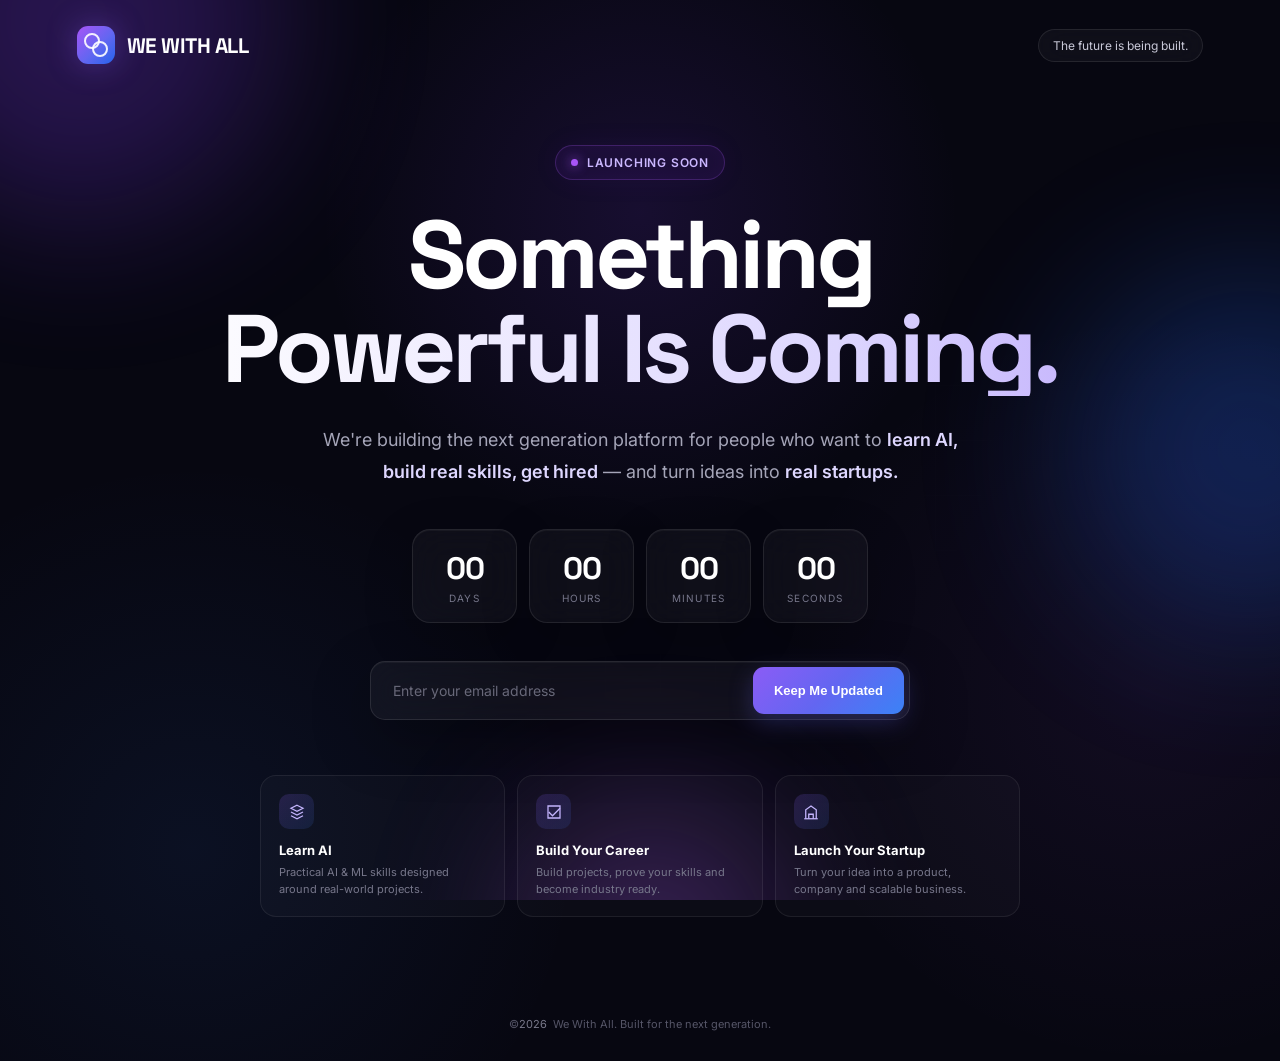
==== cm.html @ f7a0b677 "Create cm.html" ====
<!DOCTYPE html>
<html lang="en">
<head>
  <meta charset="UTF-8" />
  <meta name="viewport" content="width=device-width, initial-scale=1.0" />
  <meta name="theme-color" content="#080812" />
  <meta
    name="description"
    content="We With All — Something powerful is coming. AI, careers, startups and the future of learning."
  />

  <title>We With All — Coming Soon</title>

  <link rel="preconnect" href="https://fonts.googleapis.com" />
  <link rel="preconnect" href="https://fonts.gstatic.com" crossorigin />
  <link
    href="https://fonts.googleapis.com/css2?family=Inter:wght@400;500;600;700;800&family=Space+Grotesk:wght@500;600;700&display=swap"
    rel="stylesheet"
  />

  <style>
    * {
      margin: 0;
      padding: 0;
      box-sizing: border-box;
    }

    :root {
      --bg: #070711;
      --bg2: #0b0b18;
      --text: #ffffff;
      --muted: #a5a5b8;
      --purple: #8b5cf6;
      --violet: #a855f7;
      --blue: #3b82f6;
      --cyan: #22d3ee;
      --border: rgba(255, 255, 255, 0.09);
    }

    html {
      scroll-behavior: smooth;
    }

    body {
      min-height: 100vh;
      overflow-x: hidden;
      background:
        radial-gradient(
          circle at 50% 20%,
          rgba(124, 58, 237, 0.14),
          transparent 30%
        ),
        radial-gradient(
          circle at 15% 80%,
          rgba(59, 130, 246, 0.08),
          transparent 28%
        ),
        radial-gradient(
          circle at 90% 65%,
          rgba(168, 85, 247, 0.07),
          transparent 28%
        ),
        var(--bg);
      color: var(--text);
      font-family: "Inter", sans-serif;
    }

    /* -------------------- BACKGROUND -------------------- */

    .background {
      position: fixed;
      inset: 0;
      z-index: -10;
      pointer-events: none;
      overflow: hidden;
    }

    .grid {
      position: absolute;
      inset: 0;
      opacity: 0.25;

      background-image:
        linear-gradient(rgba(255,255,255,0.025) 1px, transparent 1px),
        linear-gradient(90deg, rgba(255,255,255,0.025) 1px, transparent 1px);

      background-size: 55px 55px;

      mask-image: radial-gradient(
        ellipse at center,
        black 10%,
        transparent 78%
      );
      -webkit-mask-image: radial-gradient(
        ellipse at center,
        black 10%,
        transparent 78%
      );
    }

    .orb {
      position: absolute;
      border-radius: 50%;
      filter: blur(80px);
      opacity: 0.28;
      animation: float 12s ease-in-out infinite;
    }

    .orb.one {
      width: 400px;
      height: 400px;
      background: #7c3aed;
      top: -180px;
      left: -120px;
    }

    .orb.two {
      width: 360px;
      height: 360px;
      background: #2563eb;
      right: -150px;
      top: 30%;
      animation-delay: -4s;
    }

    .orb.three {
      width: 280px;
      height: 280px;
      background: #a855f7;
      left: 40%;
      bottom: -180px;
      animation-delay: -7s;
    }

    @keyframes float {
      0%, 100% {
        transform: translate3d(0, 0, 0) scale(1);
      }

      50% {
        transform: translate3d(30px, -35px, 0) scale(1.08);
      }
    }

    /* -------------------- NAV -------------------- */

    header {
      width: 100%;
      padding: 26px 6%;
      display: flex;
      align-items: center;
      justify-content: space-between;
      position: relative;
      z-index: 5;
    }

    .logo {
      display: flex;
      align-items: center;
      gap: 12px;
      text-decoration: none;
      color: white;
      font-family: "Space Grotesk", sans-serif;
      font-weight: 700;
      font-size: 21px;
      letter-spacing: -0.5px;
    }

    .logo-mark {
      width: 38px;
      height: 38px;
      border-radius: 11px;
      position: relative;

      background:
        linear-gradient(135deg, #a855f7, #6366f1 55%, #2563eb);

      box-shadow:
        0 0 30px rgba(139, 92, 246, 0.35);
    }

    .logo-mark::before,
    .logo-mark::after {
      content: "";
      position: absolute;
      border: 2px solid rgba(255,255,255,0.9);
      border-radius: 50%;
    }

    .logo-mark::before {
      width: 12px;
      height: 12px;
      left: 7px;
      top: 7px;
    }

    .logo-mark::after {
      width: 12px;
      height: 12px;
      right: 7px;
      bottom: 7px;
    }

    .nav-badge {
      padding: 8px 14px;
      border: 1px solid var(--border);
      background: rgba(255,255,255,0.035);
      border-radius: 100px;
      font-size: 12px;
      color: #c9c9d8;
      backdrop-filter: blur(15px);
    }

    /* -------------------- HERO -------------------- */

    main {
      min-height: calc(100vh - 92px);
      display: flex;
      align-items: center;
      justify-content: center;
      padding: 55px 20px 80px;
    }

    .hero {
      width: min(980px, 100%);
      text-align: center;
      position: relative;
    }

    .status {
      display: inline-flex;
      align-items: center;
      gap: 9px;
      padding: 9px 15px;
      border-radius: 100px;

      border: 1px solid rgba(168, 85, 247, 0.25);
      background: rgba(124, 58, 237, 0.08);

      color: #cbb7ff;
      font-size: 12px;
      font-weight: 600;
      letter-spacing: 0.8px;
      text-transform: uppercase;

      box-shadow:
        inset 0 0 20px rgba(168, 85, 247, 0.04),
        0 0 30px rgba(124, 58, 237, 0.06);
    }

    .status-dot {
      width: 7px;
      height: 7px;
      border-radius: 50%;
      background: #a855f7;
      box-shadow: 0 0 12px #a855f7;
      animation: pulse 1.8s infinite;
    }

    @keyframes pulse {
      0%, 100% {
        opacity: 1;
        transform: scale(1);
      }

      50% {
        opacity: 0.45;
        transform: scale(0.7);
      }
    }

    h1 {
      margin-top: 28px;

      font-family: "Space Grotesk", sans-serif;
      font-size: clamp(48px, 8vw, 96px);
      line-height: 0.98;
      letter-spacing: -4px;
      font-weight: 700;
    }

    .gradient-text {
      display: block;
      background:
        linear-gradient(
          90deg,
          #ffffff 0%,
          #ddd6fe 28%,
          #a78bfa 52%,
          #60a5fa 78%,
          #ffffff 100%
        );

      background-size: 250% auto;
      -webkit-background-clip: text;
      background-clip: text;
      color: transparent;

      animation: gradientMove 6s linear infinite;
    }

    @keyframes gradientMove {
      to {
        background-position: 250% center;
      }
    }

    .subtitle {
      max-width: 680px;
      margin: 28px auto 0;
      color: var(--muted);
      font-size: clamp(15px, 2vw, 18px);
      line-height: 1.75;
    }

    .subtitle strong {
      color: #ded7ff;
      font-weight: 600;
    }

    /* -------------------- COUNTDOWN -------------------- */

    .countdown {
      margin: 42px auto 0;
      display: flex;
      justify-content: center;
      gap: 12px;
      flex-wrap: wrap;
    }

    .time-box {
      min-width: 105px;
      padding: 18px 16px;

      border: 1px solid var(--border);
      background: rgba(255,255,255,0.035);
      border-radius: 18px;

      backdrop-filter: blur(18px);
      -webkit-backdrop-filter: blur(18px);

      box-shadow:
        inset 0 1px 0 rgba(255,255,255,0.04),
        0 15px 50px rgba(0,0,0,0.18);
    }

    .time-number {
      display: block;
      font-family: "Space Grotesk", sans-serif;
      font-size: 31px;
      font-weight: 700;
      letter-spacing: -1px;
    }

    .time-label {
      margin-top: 4px;
      display: block;
      color: #77778b;
      font-size: 10px;
      letter-spacing: 1.2px;
      text-transform: uppercase;
    }

    /* -------------------- CTA -------------------- */

    .waitlist {
      max-width: 540px;
      margin: 38px auto 0;
    }

    .input-wrapper {
      display: flex;
      padding: 5px;

      border-radius: 15px;

      background: rgba(255,255,255,0.045);
      border: 1px solid rgba(255,255,255,0.1);

      box-shadow:
        0 20px 60px rgba(0,0,0,0.25),
        inset 0 1px 0 rgba(255,255,255,0.04);

      backdrop-filter: blur(20px);
    }

    .input-wrapper input {
      flex: 1;
      min-width: 0;

      padding: 15px 17px;

      border: none;
      outline: none;
      background: transparent;

      color: white;
      font-size: 14px;
      font-family: inherit;
    }

    .input-wrapper input::placeholder {
      color: #686879;
    }

    .notify-btn {
      border: none;
      outline: none;
      cursor: pointer;

      padding: 13px 21px;
      border-radius: 11px;

      color: white;
      font-weight: 700;
      font-size: 13px;

      background:
        linear-gradient(135deg, #8b5cf6, #6366f1 50%, #3b82f6);

      box-shadow:
        0 8px 25px rgba(99,102,241,0.28);

      transition:
        transform 0.2s ease,
        box-shadow 0.2s ease;
    }

    .notify-btn:hover {
      transform: translateY(-2px);
      box-shadow:
        0 12px 35px rgba(99,102,241,0.4);
    }

    .success-message {
      display: none;
      margin-top: 12px;
      color: #a7f3d0;
      font-size: 13px;
    }

    /* -------------------- FEATURES -------------------- */

    .features {
      margin: 55px auto 0;

      display: grid;
      grid-template-columns: repeat(3, 1fr);
      gap: 12px;

      max-width: 760px;
    }

    .feature {
      padding: 18px;

      text-align: left;

      border: 1px solid rgba(255,255,255,0.07);
      background: rgba(255,255,255,0.025);

      border-radius: 16px;

      transition:
        transform 0.25s ease,
        background 0.25s ease,
        border-color 0.25s ease;
    }

    .feature:hover {
      transform: translateY(-4px);
      background: rgba(255,255,255,0.045);
      border-color: rgba(168,85,247,0.2);
    }

    .feature-icon {
      width: 35px;
      height: 35px;

      display: flex;
      align-items: center;
      justify-content: center;

      border-radius: 10px;

      background: linear-gradient(
        135deg,
        rgba(139,92,246,0.18),
        rgba(59,130,246,0.12)
      );

      color: #c4b5fd;
      margin-bottom: 13px;
    }

    .feature h3 {
      font-size: 13px;
      margin-bottom: 6px;
      font-weight: 700;
    }

    .feature p {
      color: #77778b;
      font-size: 11px;
      line-height: 1.55;
    }

    /* -------------------- FOOTER -------------------- */

    footer {
      position: relative;
      z-index: 2;

      padding: 20px 6% 30px;

      display: flex;
      justify-content: center;
      align-items: center;

      color: #555567;
      font-size: 11px;
      text-align: center;
    }

    footer span {
      color: #79798b;
    }

    /* -------------------- RESPONSIVE -------------------- */

    @media (max-width: 700px) {
      header {
        padding: 20px;
      }

      .nav-badge {
        display: none;
      }

      main {
        padding: 45px 18px 55px;
      }

      h1 {
        letter-spacing: -2.5px;
      }

      .subtitle {
        line-height: 1.65;
      }

      .countdown {
        gap: 8px;
      }

      .time-box {
        min-width: 76px;
        padding: 14px 10px;
      }

      .time-number {
        font-size: 24px;
      }

      .time-label {
        font-size: 8px;
      }

      .input-wrapper {
        flex-direction: column;
        gap: 5px;
      }

      .input-wrapper input {
        text-align: center;
        padding: 15px;
      }

      .notify-btn {
        width: 100%;
      }

      .features {
        grid-template-columns: 1fr;
        max-width: 420px;
      }

      .feature {
        text-align: center;
      }

      .feature-icon {
        margin-left: auto;
        margin-right: auto;
      }
    }
  </style>
</head>

<body>

  <!-- Background -->
  <div class="background">
    <div class="grid"></div>
    <div class="orb one"></div>
    <div class="orb two"></div>
    <div class="orb three"></div>
  </div>

  <!-- Header -->
  <header>
    <a href="#" class="logo">
      <span class="logo-mark"></span>
      WE WITH ALL
    </a>

    <div class="nav-badge">
      The future is being built.
    </div>
  </header>

  <!-- Main -->
  <main>
    <section class="hero">

      <div class="status">
        <span class="status-dot"></span>
        Launching Soon
      </div>

      <h1>
        <span>Something</span>
        <span class="gradient-text">Powerful Is Coming.</span>
      </h1>

      <p class="subtitle">
        We're building the next generation platform for people who want to
        <strong>learn AI, build real skills, get hired</strong> —
        and turn ideas into <strong>real startups.</strong>
      </p>

      <!-- Countdown -->
      <div class="countdown">

        <div class="time-box">
          <span class="time-number" id="days">00</span>
          <span class="time-label">Days</span>
        </div>

        <div class="time-box">
          <span class="time-number" id="hours">00</span>
          <span class="time-label">Hours</span>
        </div>

        <div class="time-box">
          <span class="time-number" id="minutes">00</span>
          <span class="time-label">Minutes</span>
        </div>

        <div class="time-box">
          <span class="time-number" id="seconds">00</span>
          <span class="time-label">Seconds</span>
        </div>

      </div>

      <!-- Waitlist -->
      <div class="waitlist">

        <form class="input-wrapper" id="waitlistForm">

          <input
            type="email"
            id="email"
            placeholder="Enter your email address"
            autocomplete="email"
            required
          />

          <button class="notify-btn" type="submit">
            Keep Me Updated
          </button>

        </form>

        <div class="success-message" id="successMessage">
          ✓ You're on the list. We'll see you at launch.
        </div>

      </div>

      <!-- Features -->
      <div class="features">

        <div class="feature">

          <div class="feature-icon">
            <svg width="18" height="18" viewBox="0 0 24 24"
              fill="none" stroke="currentColor" stroke-width="1.7">
              <path d="M12 3l8 4-8 4-8-4 8-4Z"/>
              <path d="M4 12l8 4 8-4"/>
              <path d="M4 17l8 4 8-4"/>
            </svg>
          </div>

          <h3>Learn AI</h3>

          <p>
            Practical AI & ML skills designed around real-world projects.
          </p>

        </div>

        <div class="feature">

          <div class="feature-icon">
            <svg width="18" height="18" viewBox="0 0 24 24"
              fill="none" stroke="currentColor" stroke-width="1.7">
              <path d="M20 7L10 17l-5-5"/>
              <path d="M4 4h16v16H4z"/>
            </svg>
          </div>

          <h3>Build Your Career</h3>

          <p>
            Build projects, prove your skills and become industry ready.
          </p>

        </div>

        <div class="feature">

          <div class="feature-icon">
            <svg width="18" height="18" viewBox="0 0 24 24"
              fill="none" stroke="currentColor" stroke-width="1.7">
              <path d="M3 21h18"/>
              <path d="M5 21V9l7-5 7 5v12"/>
              <path d="M9 21v-6h6v6"/>
            </svg>
          </div>

          <h3>Launch Your Startup</h3>

          <p>
            Turn your idea into a product, company and scalable business.
          </p>

        </div>

      </div>

    </section>
  </main>

  <footer>
    © <span id="year"></span>&nbsp; We With All. Built for the next generation.
  </footer>

  <script>

    /* --------------------------------
       COUNTDOWN
       Change this date to your launch date.
    -------------------------------- */

    const launchDate = new Date("2026-09-30T00:00:00+05:30").getTime();

    function updateCountdown() {

      const now = new Date().getTime();
      const difference = launchDate - now;

      if (difference <= 0) {
        document.getElementById("days").textContent = "00";
        document.getElementById("hours").textContent = "00";
        document.getElementById("minutes").textContent = "00";
        document.getElementById("seconds").textContent = "00";
        return;
      }

      const days = Math.floor(
        difference / (1000 * 60 * 60 * 24)
      );

      const hours = Math.floor(
        (difference / (1000 * 60 * 60)) % 24
      );

      const minutes = Math.floor(
        (difference / (1000 * 60)) % 60
      );

      const seconds = Math.floor(
        (difference / 1000) % 60
      );

      document.getElementById("days").textContent =
        String(days).padStart(2, "0");

      document.getElementById("hours").textContent =
        String(hours).padStart(2, "0");

      document.getElementById("minutes").textContent =
        String(minutes).padStart(2, "0");

      document.getElementById("seconds").textContent =
        String(seconds).padStart(2, "0");
    }

    updateCountdown();
    setInterval(updateCountdown, 1000);


    /* --------------------------------
       WAITLIST DEMO
       Replace this with your backend/API.
    -------------------------------- */

    document
      .getElementById("waitlistForm")
      .addEventListener("submit", function (event) {

        event.preventDefault();

        const email = document
          .getElementById("email")
          .value
          .trim();

        if (!email) return;

        document.getElementById("successMessage").style.display = "block";

        document.getElementById("email").value = "";

      });


    /* --------------------------------
       CURRENT YEAR
    -------------------------------- */

    document.getElementById("year").textContent =
      new Date().getFullYear();

  </script>

</body>
</html>
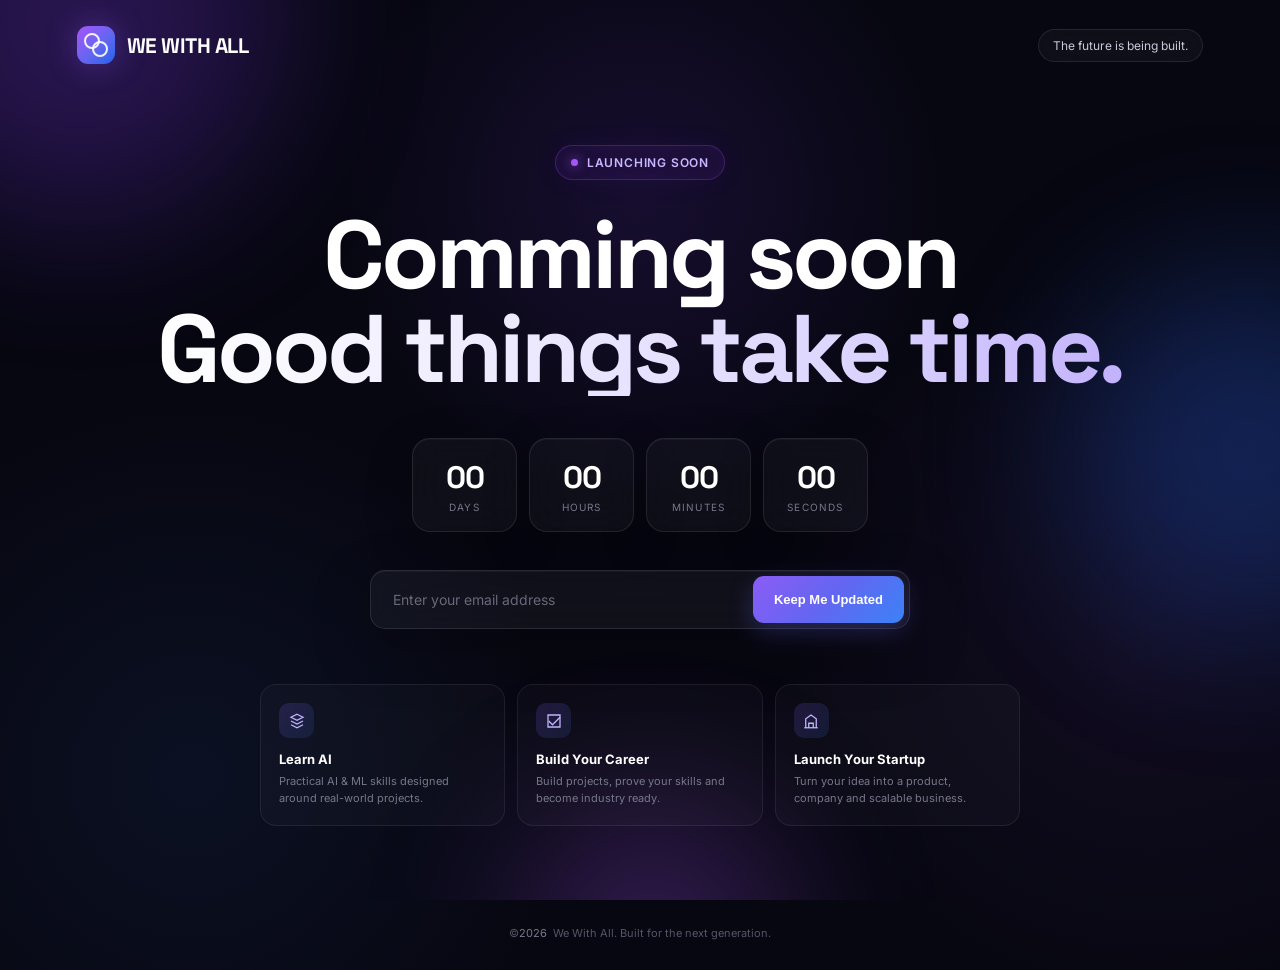
==== commit d917b965: "Update cm.html" ====
--- a/cm.html
+++ b/cm.html
@@ -630,15 +630,11 @@
       </div>
 
       <h1>
-        <span>Something</span>
-        <span class="gradient-text">Powerful Is Coming.</span>
+        <span>Comming soon</span>
+        <span class="gradient-text">Good things take time.</span>
       </h1>
 
-      <p class="subtitle">
-        We're building the next generation platform for people who want to
-        <strong>learn AI, build real skills, get hired</strong> —
-        and turn ideas into <strong>real startups.</strong>
-      </p>
+
 
       <!-- Countdown -->
       <div class="countdown">
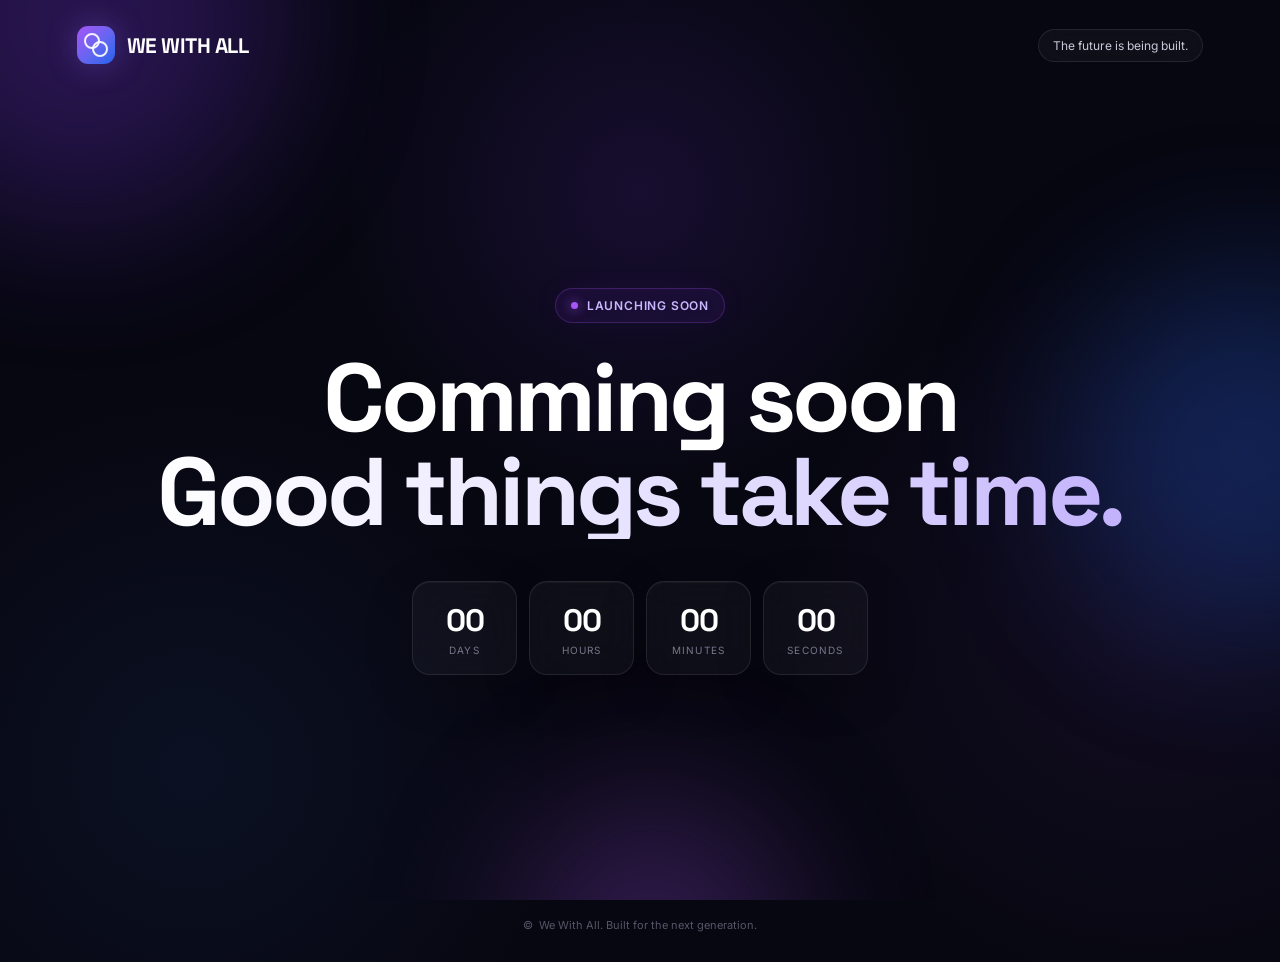
==== commit c00540db: "Update cm.html" ====
--- a/cm.html
+++ b/cm.html
@@ -661,91 +661,7 @@
 
       </div>
 
-      <!-- Waitlist -->
-      <div class="waitlist">
-
-        <form class="input-wrapper" id="waitlistForm">
-
-          <input
-            type="email"
-            id="email"
-            placeholder="Enter your email address"
-            autocomplete="email"
-            required
-          />
-
-          <button class="notify-btn" type="submit">
-            Keep Me Updated
-          </button>
-
-        </form>
-
-        <div class="success-message" id="successMessage">
-          ✓ You're on the list. We'll see you at launch.
-        </div>
-
-      </div>
-
-      <!-- Features -->
-      <div class="features">
-
-        <div class="feature">
-
-          <div class="feature-icon">
-            <svg width="18" height="18" viewBox="0 0 24 24"
-              fill="none" stroke="currentColor" stroke-width="1.7">
-              <path d="M12 3l8 4-8 4-8-4 8-4Z"/>
-              <path d="M4 12l8 4 8-4"/>
-              <path d="M4 17l8 4 8-4"/>
-            </svg>
-          </div>
-
-          <h3>Learn AI</h3>
-
-          <p>
-            Practical AI & ML skills designed around real-world projects.
-          </p>
-
-        </div>
-
-        <div class="feature">
-
-          <div class="feature-icon">
-            <svg width="18" height="18" viewBox="0 0 24 24"
-              fill="none" stroke="currentColor" stroke-width="1.7">
-              <path d="M20 7L10 17l-5-5"/>
-              <path d="M4 4h16v16H4z"/>
-            </svg>
-          </div>
-
-          <h3>Build Your Career</h3>
-
-          <p>
-            Build projects, prove your skills and become industry ready.
-          </p>
-
-        </div>
-
-        <div class="feature">
-
-          <div class="feature-icon">
-            <svg width="18" height="18" viewBox="0 0 24 24"
-              fill="none" stroke="currentColor" stroke-width="1.7">
-              <path d="M3 21h18"/>
-              <path d="M5 21V9l7-5 7 5v12"/>
-              <path d="M9 21v-6h6v6"/>
-            </svg>
-          </div>
-
-          <h3>Launch Your Startup</h3>
-
-          <p>
-            Turn your idea into a product, company and scalable business.
-          </p>
-
-        </div>
-
-      </div>
+     
 
     </section>
   </main>
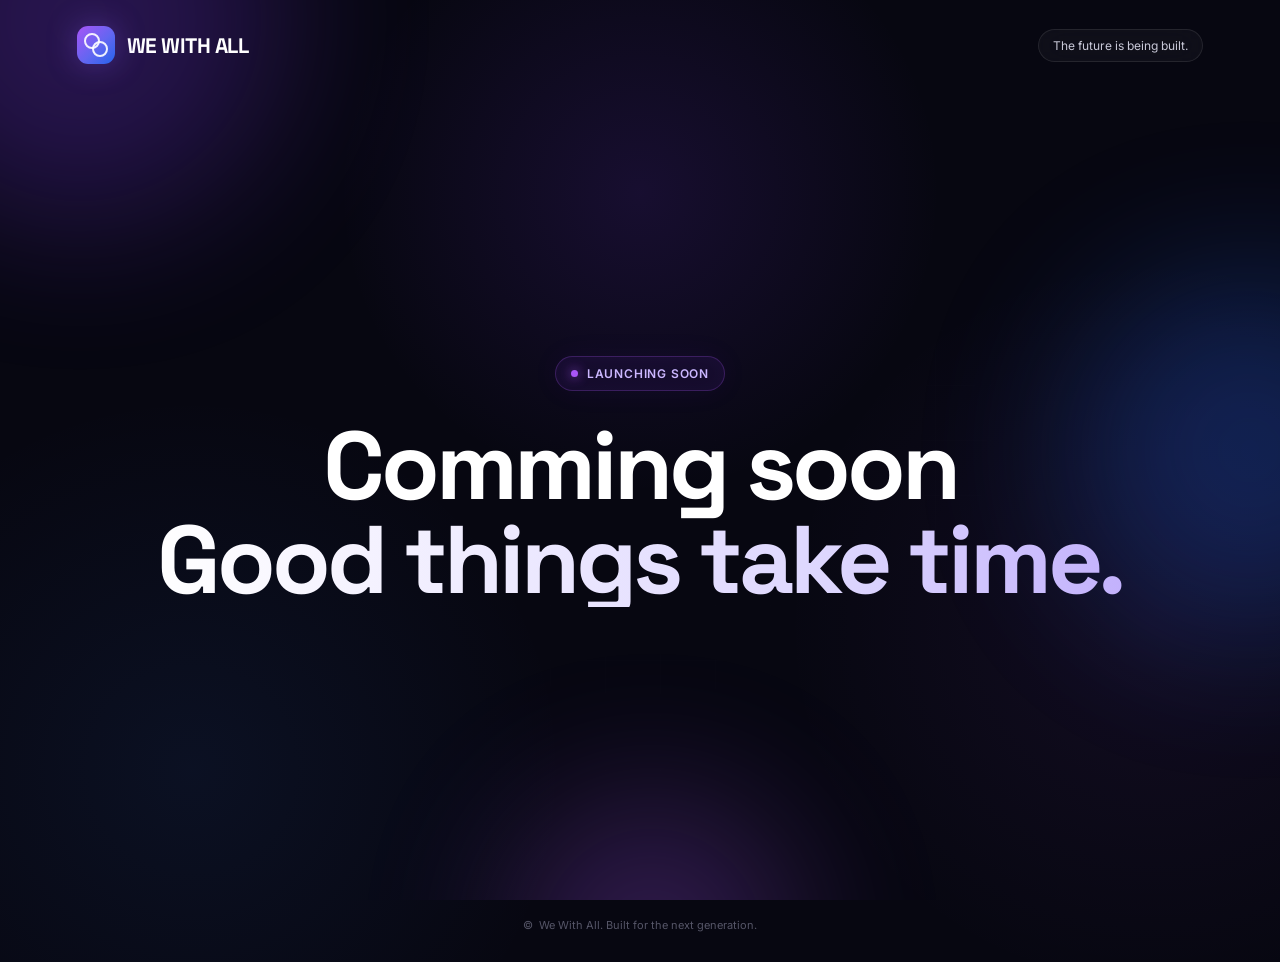
==== commit 60562afa: "Update cm.html" ====
--- a/cm.html
+++ b/cm.html
@@ -636,30 +636,7 @@
 
 
 
-      <!-- Countdown -->
-      <div class="countdown">
-
-        <div class="time-box">
-          <span class="time-number" id="days">00</span>
-          <span class="time-label">Days</span>
-        </div>
-
-        <div class="time-box">
-          <span class="time-number" id="hours">00</span>
-          <span class="time-label">Hours</span>
-        </div>
-
-        <div class="time-box">
-          <span class="time-number" id="minutes">00</span>
-          <span class="time-label">Minutes</span>
-        </div>
-
-        <div class="time-box">
-          <span class="time-number" id="seconds">00</span>
-          <span class="time-label">Seconds</span>
-        </div>
-
-      </div>
+     
 
      
 
